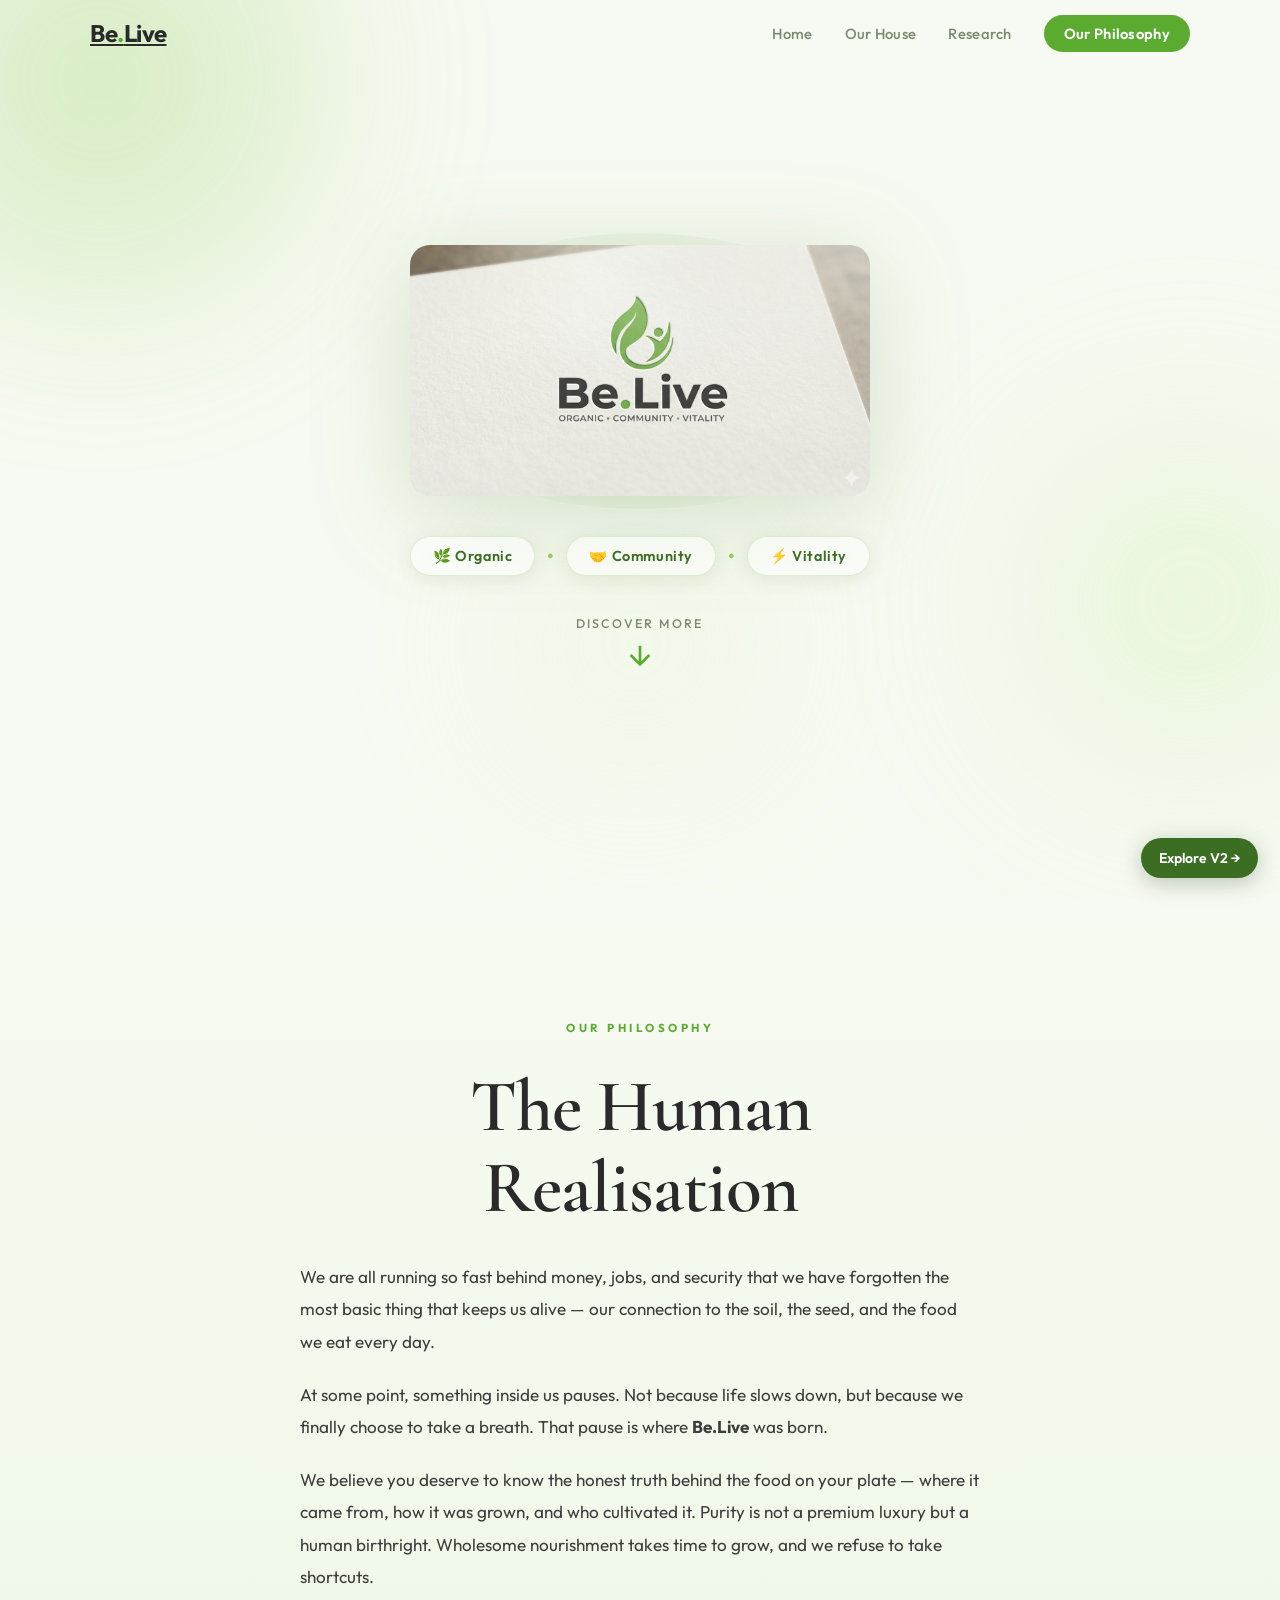
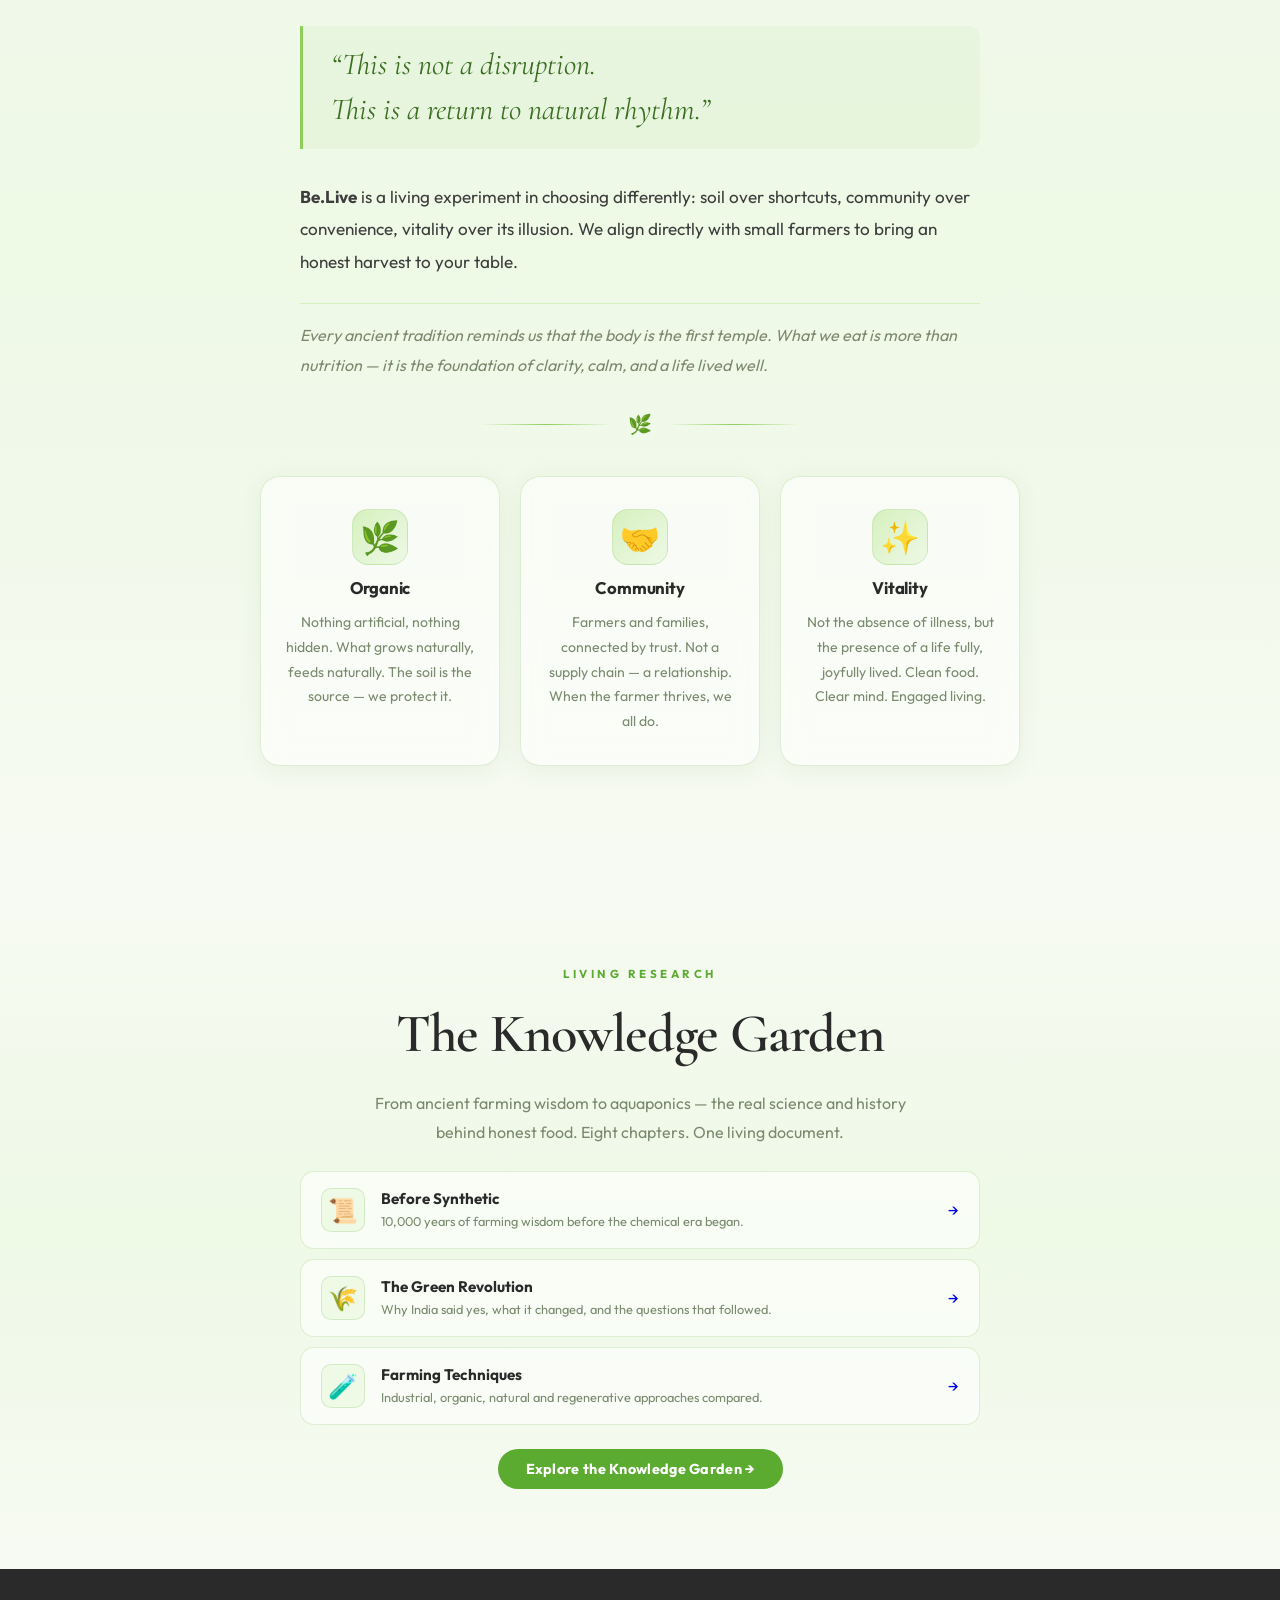
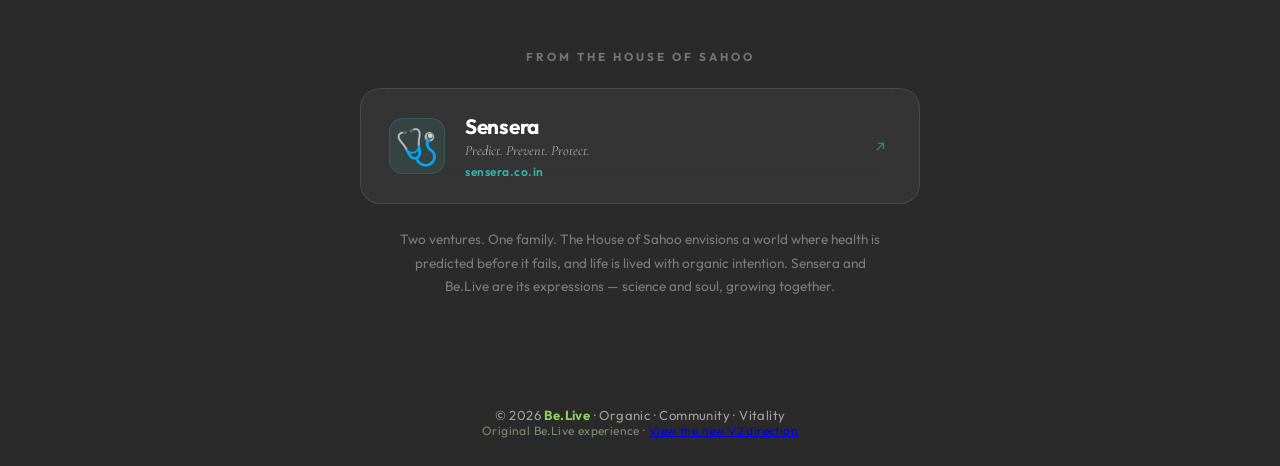
==== index-v1.html @ 4a5179e0 "Make V2 the default homepage and preserve V1 experience" ====
<!DOCTYPE html>
<html lang="en">
<head>
  <meta charset="UTF-8" />
  <meta name="viewport" content="width=device-width, initial-scale=1.0" />
  <title>Be.Live — Organic · Community · Vitality</title>
  <meta name="description" content="Be.Live brings together organic living, community, and vitality for a healthier, more connected life." />
  <link rel="preconnect" href="https://fonts.googleapis.com" />
  <link rel="preconnect" href="https://fonts.gstatic.com" crossorigin />
  <link href="https://fonts.googleapis.com/css2?family=Outfit:wght@300;400;500;600;700&family=Cormorant+Garamond:ital,wght@0,400;0,600;1,400&display=swap" rel="stylesheet" />
  <link rel="stylesheet" href="style.css" />
  <style>
    .version-link{position:fixed;right:22px;bottom:22px;z-index:1000;padding:11px 18px;border-radius:50px;background:#3b6e22;color:#fff;text-decoration:none;font:600 .88rem 'Outfit',sans-serif;box-shadow:0 5px 22px #20341d44}.version-link:hover{background:#5aab2f;transform:translateY(-2px)}
    .knowledge{position:relative;z-index:1;padding:80px 24px;background:linear-gradient(180deg,#f7faf2,#eef9e6 50%,#f7faf2)}.knowledge-inner{max-width:720px;margin:auto;display:flex;flex-direction:column;align-items:center;gap:24px;text-align:center}.knowledge-sub{font-size:1rem;color:#7a8a6e;max-width:560px;line-height:1.8}.knowledge-featured{display:flex;flex-direction:column;gap:10px;width:100%}.kf-card{display:flex;align-items:center;gap:16px;background:#ffffff99;border:1px solid #5aab2f2e;border-radius:14px;padding:16px 20px;text-decoration:none}.kf-card:hover{transform:translateX(5px);box-shadow:0 6px 28px #3a6e2221}.kf-icon{font-size:1.5rem;width:44px;height:44px;display:grid;place-items:center;background:#eef9e6;border-radius:10px}.kf-body{flex:1;text-align:left}.kf-body strong{display:block;color:#2a2a2a}.kf-body p{font-size:.8rem;color:#7a8a6e;margin:2px 0 0}.k-cta{display:inline-block;padding:11px 28px;border-radius:50px;background:#5aab2f;color:#fff;text-decoration:none;font-weight:700}.version-note{font-size:.75rem;color:#7a8a6e}
  </style>
</head>
<body>
  <div class="bg-orb orb-1"></div><div class="bg-orb orb-2"></div><div class="bg-orb orb-3"></div><div class="particles" id="particles"></div>
  <nav class="navbar" id="navbar"><div class="nav-inner"><a href="#hero" class="nav-brand">Be<span class="dot">.</span>Live</a><ul class="nav-links"><li><a href="#hero">Home</a></li><li><a href="#supporters">Our House</a></li><li><a href="research.html">Research</a></li><li><a href="#philosophy" class="nav-cta">Our Philosophy</a></li></ul></div></nav>
  <section class="hero" id="hero"><div class="hero-content"><div class="logo-wrapper visible" id="logo-wrapper"><div class="logo-glow-ring"></div><img src="logo.jpg" alt="Be.Live logo — Organic, Community, Vitality" class="logo-img" id="main-logo" /></div><div class="tagline-pills visible" id="tagline-pills"><span class="pill">🌿 Organic</span><span class="pill-dot">•</span><span class="pill">🤝 Community</span><span class="pill-dot">•</span><span class="pill">⚡ Vitality</span></div><div class="scroll-cue" id="scroll-cue"><span>Discover more</span><div class="scroll-arrow"><svg viewBox="0 0 24 24" fill="none" stroke="currentColor" stroke-width="2"><path d="M12 5v14M5 12l7 7 7-7" /></svg></div></div></div></section>
  <section class="philosophy" id="philosophy"><div class="philosophy-inner"><p class="philosophy-label">Our Philosophy</p><h2 class="philosophy-heading">The Human<br />Realisation</h2><div class="philosophy-body"><p>We are all running so fast behind money, jobs, and security that we have forgotten the most basic thing that keeps us alive — our connection to the soil, the seed, and the food we eat every day.</p><p>At some point, something inside us pauses. Not because life slows down, but because we finally choose to take a breath. That pause is where <strong>Be.Live</strong> was born.</p><p>We believe you deserve to know the honest truth behind the food on your plate — where it came from, how it was grown, and who cultivated it. Purity is not a premium luxury but a human birthright. Wholesome nourishment takes time to grow, and we refuse to take shortcuts.</p><blockquote class="philosophy-quote">“This is not a disruption.<br />This is a return to natural rhythm.”</blockquote><p><strong>Be.Live</strong> is a living experiment in choosing differently: soil over shortcuts, community over convenience, vitality over its illusion. We align directly with small farmers to bring an honest harvest to your table.</p><p class="philosophy-vedanta">Every ancient tradition reminds us that the body is the first temple. What we eat is more than nutrition — it is the foundation of clarity, calm, and a life lived well.</p></div><div class="philosophy-divider"><span></span><span class="leaf-icon">🌿</span><span></span></div><div class="pillars"><div class="pillar"><span class="pillar-icon">🌿</span><h3 class="pillar-title">Organic</h3><p class="pillar-desc">Nothing artificial, nothing hidden. What grows naturally, feeds naturally. The soil is the source — we protect it.</p></div><div class="pillar"><span class="pillar-icon">🤝</span><h3 class="pillar-title">Community</h3><p class="pillar-desc">Farmers and families, connected by trust. Not a supply chain — a relationship. When the farmer thrives, we all do.</p></div><div class="pillar"><span class="pillar-icon">✨</span><h3 class="pillar-title">Vitality</h3><p class="pillar-desc">Not the absence of illness, but the presence of a life fully, joyfully lived. Clean food. Clear mind. Engaged living.</p></div></div></div></section>
  <section class="knowledge" id="knowledge"><div class="knowledge-inner"><p class="philosophy-label">Living Research</p><h2 class="philosophy-heading" style="font-size:clamp(2rem,5vw,3.4rem)">The Knowledge Garden</h2><p class="knowledge-sub">From ancient farming wisdom to aquaponics — the real science and history behind honest food. Eight chapters. One living document.</p><div class="knowledge-featured"><a href="research.html#ancient" class="kf-card"><span class="kf-icon">📜</span><div class="kf-body"><strong>Before Synthetic</strong><p>10,000 years of farming wisdom before the chemical era began.</p></div><span>→</span></a><a href="research.html#green-rev" class="kf-card"><span class="kf-icon">🌾</span><div class="kf-body"><strong>The Green Revolution</strong><p>Why India said yes, what it changed, and the questions that followed.</p></div><span>→</span></a><a href="research.html#techniques" class="kf-card"><span class="kf-icon">🧪</span><div class="kf-body"><strong>Farming Techniques</strong><p>Industrial, organic, natural and regenerative approaches compared.</p></div><span>→</span></a></div><a href="research.html" class="k-cta">Explore the Knowledge Garden →</a></div></section>
  <section class="supporters" id="supporters"><div class="supporters-inner"><p class="supporters-label">From the House of Sahoo</p><a href="https://sensera.co.in" target="_blank" rel="noopener noreferrer" class="supporter-card"><div class="supporter-icon">🩺</div><div class="supporter-info"><span class="supporter-name">Sensera</span><span class="supporter-tagline">Predict. Prevent. Protect.</span><span class="supporter-domain">sensera.co.in</span></div><div class="supporter-arrow">↗</div></a><p class="supporters-note">Two ventures. One family. The House of Sahoo envisions a world where health is predicted before it fails, and life is lived with organic intention. Sensera and Be.Live are its expressions — science and soul, growing together.</p></div></section>
  <footer class="footer"><p>© 2026 <strong>Be.Live</strong> · Organic · Community · Vitality</p><p class="version-note">Original Be.Live experience · <a href="index.html">View the new V2 direction</a></p></footer>
  <a class="version-link" href="index.html" aria-label="Switch to the new Be.Live V2 experience">Explore V2 →</a>
  <script src="script.js"></script>
</body>
</html>
---- style.css ----
/*
  Be.Live — Landing Page Styles
  Version : v1.0.0
  Date    : 2026-10-15
  Author  : House of Sahoo
  -----------------------------------------------
  v1.0.0 | 2026-10-15 | Initial release
  v1.1.0 | 2026-10-16 | Philosophy section live
           - philosophy-label, body, quote, vedanta styles
           - Three pillar cards
*/

/* ---------- CSS Variables ---------- */
:root {
  --green-dark: #3b6e22;
  --green-mid: #5aab2f;
  --green-light: #8ecf5a;
  --green-pale: #d6f0be;
  --green-mist: #eef9e6;
  --charcoal: #2a2a2a;
  --text-body: #3d3d3d;
  --text-muted: #7a8a6e;
  --white: #ffffff;
  --cream: #f7faf2;
  --glass-bg: rgba(255, 255, 255, 0.55);
  --glass-border: rgba(90, 171, 47, 0.18);
  --shadow-green: 0 8px 48px rgba(58, 110, 34, 0.14);
  --font-body: 'Outfit', sans-serif;
  --font-serif: 'Cormorant Garamond', serif;
  --transition: 0.4s cubic-bezier(0.23, 1, 0.32, 1);
}

/* ---------- Reset ---------- */
*,
*::before,
*::after {
  box-sizing: border-box;
  margin: 0;
  padding: 0;
}

html {
  scroll-behavior: smooth;
}

body {
  font-family: var(--font-body);
  background: var(--cream);
  color: var(--text-body);
  overflow-x: hidden;
  min-height: 100vh;
}

/* ---------- Ambient Background Orbs ---------- */
.bg-orb {
  position: fixed;
  border-radius: 50%;
  filter: blur(80px);
  opacity: 0.35;
  pointer-events: none;
  z-index: 0;
  animation: orbDrift 18s ease-in-out infinite alternate;
}

.orb-1 {
  width: 520px;
  height: 520px;
  background: radial-gradient(circle, #8ecf5a, #5aab2f00);
  top: -180px;
  left: -160px;
  animation-duration: 20s;
}

.orb-2 {
  width: 420px;
  height: 420px;
  background: radial-gradient(circle, #c8edaa, #5aab2f00);
  bottom: 10%;
  right: -120px;
  animation-duration: 16s;
  animation-delay: -6s;
}

.orb-3 {
  width: 300px;
  height: 300px;
  background: radial-gradient(circle, #e0f4cc, #5aab2f00);
  top: 55%;
  left: 38%;
  animation-duration: 24s;
  animation-delay: -10s;
}

@keyframes orbDrift {
  from {
    transform: translate(0, 0) scale(1);
  }

  to {
    transform: translate(40px, 30px) scale(1.08);
  }
}

/* ---------- Leaf Particles ---------- */
.particles {
  position: fixed;
  inset: 0;
  pointer-events: none;
  z-index: 0;
  overflow: hidden;
}

.leaf-particle {
  position: absolute;
  font-size: 1.1rem;
  opacity: 0;
  animation: leafFall linear infinite;
}

@keyframes leafFall {
  0% {
    transform: translateY(-40px) rotate(0deg);
    opacity: 0;
  }

  10% {
    opacity: 0.22;
  }

  90% {
    opacity: 0.14;
  }

  100% {
    transform: translateY(110vh) rotate(360deg);
    opacity: 0;
  }
}

/* ---------- Navbar ---------- */
.navbar {
  position: fixed;
  top: 0;
  left: 0;
  right: 0;
  z-index: 100;
  padding: 18px 32px;
  display: flex;
  align-items: center;
  justify-content: center;
  transition: background var(--transition), box-shadow var(--transition);
}

.navbar.scrolled {
  background: rgba(247, 250, 242, 0.85);
  backdrop-filter: blur(16px);
  -webkit-backdrop-filter: blur(16px);
  box-shadow: 0 2px 24px rgba(58, 110, 34, 0.09);
}

.nav-inner {
  width: 100%;
  max-width: 1100px;
  display: flex;
  align-items: center;
  justify-content: space-between;
}

.nav-brand {
  font-family: var(--font-body);
  font-size: 1.5rem;
  font-weight: 700;
  color: var(--charcoal);
  letter-spacing: -0.5px;
}

.nav-brand .dot {
  color: var(--green-mid);
}

.nav-links {
  list-style: none;
  display: flex;
  gap: 32px;
  align-items: center;
}

.nav-links a {
  text-decoration: none;
  font-size: 0.92rem;
  font-weight: 500;
  color: var(--text-muted);
  transition: color var(--transition);
  letter-spacing: 0.3px;
}

.nav-links a:hover {
  color: var(--green-dark);
}

.nav-links a.nav-cta {
  background: var(--green-mid);
  color: var(--white);
  padding: 9px 20px;
  border-radius: 50px;
  font-weight: 600;
  transition: background var(--transition), transform var(--transition), box-shadow var(--transition);
}

.nav-links a.nav-cta:hover {
  background: var(--green-dark);
  transform: translateY(-1px);
  box-shadow: 0 6px 20px rgba(58, 110, 34, 0.28);
}

/* ---------- Hero ---------- */
.hero {
  position: relative;
  z-index: 1;
  min-height: 100vh;
  display: flex;
  align-items: center;
  justify-content: center;
  padding: 100px 24px 80px;
}

.hero-content {
  display: flex;
  flex-direction: column;
  align-items: center;
  gap: 40px;
  text-align: center;
}

/* Logo wrapper */
.logo-wrapper {
  position: relative;
  display: inline-flex;
  align-items: center;
  justify-content: center;
  opacity: 0;
  transform: translateY(30px) scale(0.94);
  transition: opacity 0.9s var(--transition), transform 0.9s var(--transition);
}

.logo-wrapper.visible {
  opacity: 1;
  transform: translateY(0) scale(1);
}

/* Glow ring */
.logo-glow-ring {
  position: absolute;
  width: 110%;
  height: 110%;
  border-radius: 50%;
  background: radial-gradient(circle, rgba(90, 171, 47, 0.18) 0%, rgba(90, 171, 47, 0) 72%);
  animation: glowPulse 3.5s ease-in-out infinite;
  pointer-events: none;
}

@keyframes glowPulse {

  0%,
  100% {
    transform: scale(0.98);
    opacity: 0.7;
  }

  50% {
    transform: scale(1.08);
    opacity: 1;
  }
}

/* Logo image */
.logo-img {
  width: min(460px, 82vw);
  border-radius: 20px;
  position: relative;
  z-index: 2;
  filter: drop-shadow(0 16px 48px rgba(58, 110, 34, 0.18));
  transition: transform 0.5s var(--transition), filter 0.5s var(--transition);
}

.logo-img:hover {
  transform: scale(1.025) translateY(-4px);
  filter: drop-shadow(0 24px 64px rgba(58, 110, 34, 0.3));
}

/* Tagline pills */
.tagline-pills {
  display: flex;
  align-items: center;
  gap: 12px;
  flex-wrap: wrap;
  justify-content: center;
  opacity: 0;
  transform: translateY(20px);
  transition: opacity 0.8s var(--transition) 0.4s, transform 0.8s var(--transition) 0.4s;
}

.tagline-pills.visible {
  opacity: 1;
  transform: translateY(0);
}

.pill {
  background: var(--glass-bg);
  border: 1px solid var(--glass-border);
  backdrop-filter: blur(12px);
  -webkit-backdrop-filter: blur(12px);
  padding: 10px 22px;
  border-radius: 50px;
  font-size: 0.9rem;
  font-weight: 600;
  color: var(--green-dark);
  letter-spacing: 0.6px;
  box-shadow: 0 4px 18px rgba(58, 110, 34, 0.1);
  transition: transform var(--transition), box-shadow var(--transition);
}

.pill:hover {
  transform: translateY(-2px);
  box-shadow: 0 8px 28px rgba(58, 110, 34, 0.18);
}

.pill-dot {
  color: var(--green-light);
  font-size: 1.2rem;
  font-weight: 700;
}

/* Scroll cue */
.scroll-cue {
  display: flex;
  flex-direction: column;
  align-items: center;
  gap: 8px;
  opacity: 0;
  animation: fadeInUp 0.8s ease 1.2s forwards;
  cursor: pointer;
}

.scroll-cue span {
  font-size: 0.78rem;
  font-weight: 500;
  letter-spacing: 2px;
  text-transform: uppercase;
  color: var(--text-muted);
}

.scroll-arrow {
  width: 32px;
  color: var(--green-mid);
  animation: bounce 2s ease-in-out infinite;
}

@keyframes bounce {

  0%,
  100% {
    transform: translateY(0);
  }

  50% {
    transform: translateY(6px);
  }
}

@keyframes fadeInUp {
  from {
    opacity: 0;
    transform: translateY(16px);
  }

  to {
    opacity: 1;
    transform: translateY(0);
  }
}

/* ---------- Philosophy Section ---------- */
.philosophy {
  position: relative;
  z-index: 1;
  display: flex;
  align-items: center;
  justify-content: center;
  padding: 120px 24px;
  background: linear-gradient(180deg, var(--cream) 0%, var(--green-mist) 60%, var(--cream) 100%);
}

.philosophy-inner {
  max-width: 760px;
  width: 100%;
  text-align: center;
  display: flex;
  flex-direction: column;
  align-items: center;
  gap: 32px;
}

/* Label above heading */
.philosophy-label {
  font-size: 0.72rem;
  font-weight: 700;
  letter-spacing: 3.5px;
  text-transform: uppercase;
  color: var(--green-mid);
}

/* Main heading */
.philosophy-heading {
  font-family: var(--font-serif);
  font-size: clamp(2.8rem, 6vw, 4.6rem);
  font-weight: 600;
  color: var(--charcoal);
  line-height: 1.1;
  letter-spacing: -1px;
}

/* Body text block */
.philosophy-body {
  display: flex;
  flex-direction: column;
  gap: 20px;
  text-align: left;
  max-width: 680px;
}

.philosophy-body p {
  font-size: 1.07rem;
  line-height: 1.9;
  color: var(--text-body);
  font-weight: 400;
}

/* Pull quote */
.philosophy-quote {
  font-family: var(--font-serif);
  font-size: clamp(1.4rem, 3vw, 1.9rem);
  font-style: italic;
  font-weight: 400;
  color: var(--green-dark);
  border-left: 3px solid var(--green-light);
  padding: 16px 28px;
  margin: 12px 0;
  line-height: 1.5;
  background: rgba(90, 171, 47, 0.05);
  border-radius: 0 12px 12px 0;
  text-align: left;
}

/* Vedanta / closing paragraph — slightly muted */
.philosophy-vedanta {
  font-size: 1rem !important;
  color: var(--text-muted) !important;
  font-style: italic;
  border-top: 1px solid var(--green-pale);
  padding-top: 16px;
  margin-top: 4px;
}

/* Divider */
.philosophy-divider {
  display: flex;
  align-items: center;
  gap: 16px;
  width: 100%;
  max-width: 320px;
}

.philosophy-divider span:not(.leaf-icon) {
  flex: 1;
  height: 1px;
  background: linear-gradient(90deg, transparent, var(--green-light), transparent);
}

.philosophy-divider .leaf-icon {
  font-size: 1.2rem;
}

/* Three Pillar Cards */
.pillars {
  display: grid;
  grid-template-columns: repeat(3, 1fr);
  gap: 20px;
  width: 100%;
  margin-top: 8px;
}

.pillar {
  background: var(--glass-bg);
  border: 1px solid var(--glass-border);
  backdrop-filter: blur(12px);
  -webkit-backdrop-filter: blur(12px);
  border-radius: 20px;
  padding: 32px 24px;
  display: flex;
  flex-direction: column;
  align-items: center;
  gap: 12px;
  text-align: center;
  box-shadow: 0 4px 24px rgba(58, 110, 34, 0.07);
  transition: transform var(--transition), box-shadow var(--transition);
}

.pillar:hover {
  transform: translateY(-5px);
  box-shadow: 0 12px 36px rgba(58, 110, 34, 0.14);
}

.pillar-icon {
  font-size: 2rem;
  width: 56px;
  height: 56px;
  display: flex;
  align-items: center;
  justify-content: center;
  background: linear-gradient(135deg, var(--green-pale), var(--green-mist));
  border-radius: 16px;
  border: 1px solid var(--glass-border);
}

.pillar-title {
  font-family: var(--font-body);
  font-size: 1.05rem;
  font-weight: 700;
  color: var(--charcoal);
  letter-spacing: -0.2px;
}

.pillar-desc {
  font-size: 0.88rem;
  line-height: 1.75;
  color: var(--text-muted);
  font-weight: 400;
}

@media (max-width: 680px) {
  .pillars {
    grid-template-columns: 1fr;
  }

  .philosophy-quote {
    font-size: 1.3rem;
  }
}

/* ---------- Supporters Section ---------- */
.supporters {
  position: relative;
  z-index: 1;
  padding: 80px 24px;
  background: var(--charcoal);
  display: flex;
  align-items: center;
  justify-content: center;
}

.supporters-inner {
  max-width: 560px;
  width: 100%;
  display: flex;
  flex-direction: column;
  align-items: center;
  gap: 24px;
  text-align: center;
}

.supporters-label {
  font-size: 0.72rem;
  font-weight: 700;
  letter-spacing: 3px;
  text-transform: uppercase;
  color: rgba(255, 255, 255, 0.35);
}

/* Supporter card */
.supporter-card {
  display: flex;
  align-items: center;
  gap: 20px;
  width: 100%;
  background: rgba(255, 255, 255, 0.05);
  border: 1px solid rgba(255, 255, 255, 0.1);
  backdrop-filter: blur(16px);
  -webkit-backdrop-filter: blur(16px);
  border-radius: 20px;
  padding: 24px 28px;
  text-decoration: none;
  cursor: pointer;
  transition: background var(--transition), border-color var(--transition),
    transform var(--transition), box-shadow var(--transition);
}

.supporter-card:hover {
  background: rgba(255, 255, 255, 0.09);
  border-color: rgba(56, 178, 172, 0.4);
  transform: translateY(-3px);
  box-shadow: 0 16px 48px rgba(56, 178, 172, 0.18);
}

.supporter-icon {
  font-size: 2.2rem;
  flex-shrink: 0;
  width: 56px;
  height: 56px;
  display: flex;
  align-items: center;
  justify-content: center;
  background: rgba(56, 178, 172, 0.12);
  border-radius: 14px;
  border: 1px solid rgba(56, 178, 172, 0.2);
}

.supporter-info {
  flex: 1;
  display: flex;
  flex-direction: column;
  align-items: flex-start;
  gap: 3px;
  text-align: left;
}

.supporter-name {
  font-size: 1.3rem;
  font-weight: 700;
  color: #ffffff;
  letter-spacing: -0.3px;
}

.supporter-tagline {
  font-size: 0.88rem;
  color: rgba(255, 255, 255, 0.6);
  font-style: italic;
  font-family: var(--font-serif);
  font-weight: 400;
}

.supporter-domain {
  font-size: 0.75rem;
  color: #38b2ac;
  font-weight: 600;
  letter-spacing: 0.5px;
  margin-top: 2px;
}

.supporter-arrow {
  width: 22px;
  color: rgba(56, 178, 172, 0.6);
  flex-shrink: 0;
  transition: transform var(--transition), color var(--transition);
}

.supporter-card:hover .supporter-arrow {
  transform: translate(3px, -3px);
  color: #38b2ac;
}

.supporters-note {
  font-size: 0.85rem;
  line-height: 1.75;
  color: rgba(255, 255, 255, 0.38);
  max-width: 480px;
}

/* ---------- Footer ---------- */
.footer {
  position: relative;
  z-index: 1;
  text-align: center;
  padding: 28px 24px;
  background: var(--charcoal);
  color: rgba(255, 255, 255, 0.55);
  font-size: 0.82rem;
  letter-spacing: 0.4px;
}

.footer strong {
  color: var(--green-light);
}

/* ---------- Knowledge Garden (Research Teaser) ---------- */
.knowledge {
  position: relative;
  z-index: 1;
  padding: 100px 24px;
  background: linear-gradient(180deg, var(--cream) 0%, var(--green-mist) 50%, var(--cream) 100%);
}

.knowledge-inner {
  max-width: 1000px;
  margin: 0 auto;
  display: flex;
  flex-direction: column;
  align-items: center;
  gap: 28px;
  text-align: center;
}

.knowledge-sub {
  font-size: 1rem;
  color: var(--text-muted);
  max-width: 560px;
  line-height: 1.8;
}

/* 3 Featured horizontal cards */
.knowledge-featured {
  display: flex;
  flex-direction: column;
  gap: 12px;
  width: 100%;
  max-width: 680px;
}

.kf-card {
  display: flex;
  align-items: center;
  gap: 20px;
  background: var(--glass-bg);
  border: 1px solid var(--glass-border);
  backdrop-filter: blur(12px);
  -webkit-backdrop-filter: blur(12px);
  border-radius: 16px;
  padding: 20px 22px;
  text-decoration: none;
  transition: transform var(--transition), box-shadow var(--transition), background var(--transition);
}

.kf-card:hover {
  transform: translateX(4px);
  box-shadow: 0 8px 32px rgba(58, 110, 34, 0.12);
  background: rgba(255, 255, 255, 0.78);
}

.kf-icon {
  font-size: 1.8rem;
  flex-shrink: 0;
  width: 48px;
  height: 48px;
  display: flex;
  align-items: center;
  justify-content: center;
  background: linear-gradient(135deg, var(--green-pale), var(--green-mist));
  border-radius: 12px;
  border: 1px solid var(--glass-border);
}

.kf-body {
  flex: 1;
  text-align: left;
}

.kf-body strong {
  display: block;
  font-size: 0.95rem;
  font-weight: 700;
  color: var(--charcoal);
  margin-bottom: 3px;
}

.kf-body p {
  font-size: 0.82rem;
  line-height: 1.6;
  color: var(--text-muted);
}

.kf-arrow {
  font-size: 1rem;
  color: var(--green-mid);
  flex-shrink: 0;
  transition: transform var(--transition);
  font-weight: 700;
}

.kf-card:hover .kf-arrow {
  transform: translateX(4px);
}

/* Compact pill strip */
.knowledge-also {
  display: flex;
  flex-direction: column;
  align-items: center;
  gap: 10px;
  margin-top: 4px;
}

.knowledge-also-label {
  font-size: 0.68rem;
  font-weight: 700;
  letter-spacing: 2.5px;
  text-transform: uppercase;
  color: var(--text-muted);
}

.k-pills {
  display: flex;
  flex-wrap: wrap;
  gap: 8px;
  justify-content: center;
}

.k-pill {
  display: inline-block;
  padding: 7px 16px;
  border-radius: 50px;
  border: 1px solid var(--green-pale);
  background: transparent;
  font-size: 0.78rem;
  font-weight: 600;
  color: var(--text-muted);
  text-decoration: none;
  transition: background var(--transition), border-color var(--transition), color var(--transition), transform var(--transition);
}

.k-pill:hover {
  background: var(--green-pale);
  border-color: var(--green-light);
  color: var(--green-dark);
  transform: translateY(-1px);
}

.k-cta {
  display: inline-block;
  padding: 12px 30px;
  border-radius: 50px;
  background: var(--green-mid);
  color: var(--white);
  font-weight: 700;
  font-size: 0.9rem;
  text-decoration: none;
  letter-spacing: 0.3px;
  transition: background var(--transition), transform var(--transition), box-shadow var(--transition);
}

.k-cta:hover {
  background: var(--green-dark);
  transform: translateY(-2px);
  box-shadow: 0 8px 24px rgba(58, 110, 34, 0.28);
}

@media (max-width: 720px) {
  .knowledge-cards {
    grid-template-columns: 1fr 1fr;
  }
}

@media (max-width: 460px) {
  .knowledge-cards {
    grid-template-columns: 1fr;
  }
}

/* ---------- Responsive ---------- */
@media (max-width: 600px) {
  .nav-links {
    gap: 16px;
  }

  .nav-links li:first-child {
    display: none;
  }

  .pill {
    font-size: 0.82rem;
    padding: 8px 16px;
  }
}
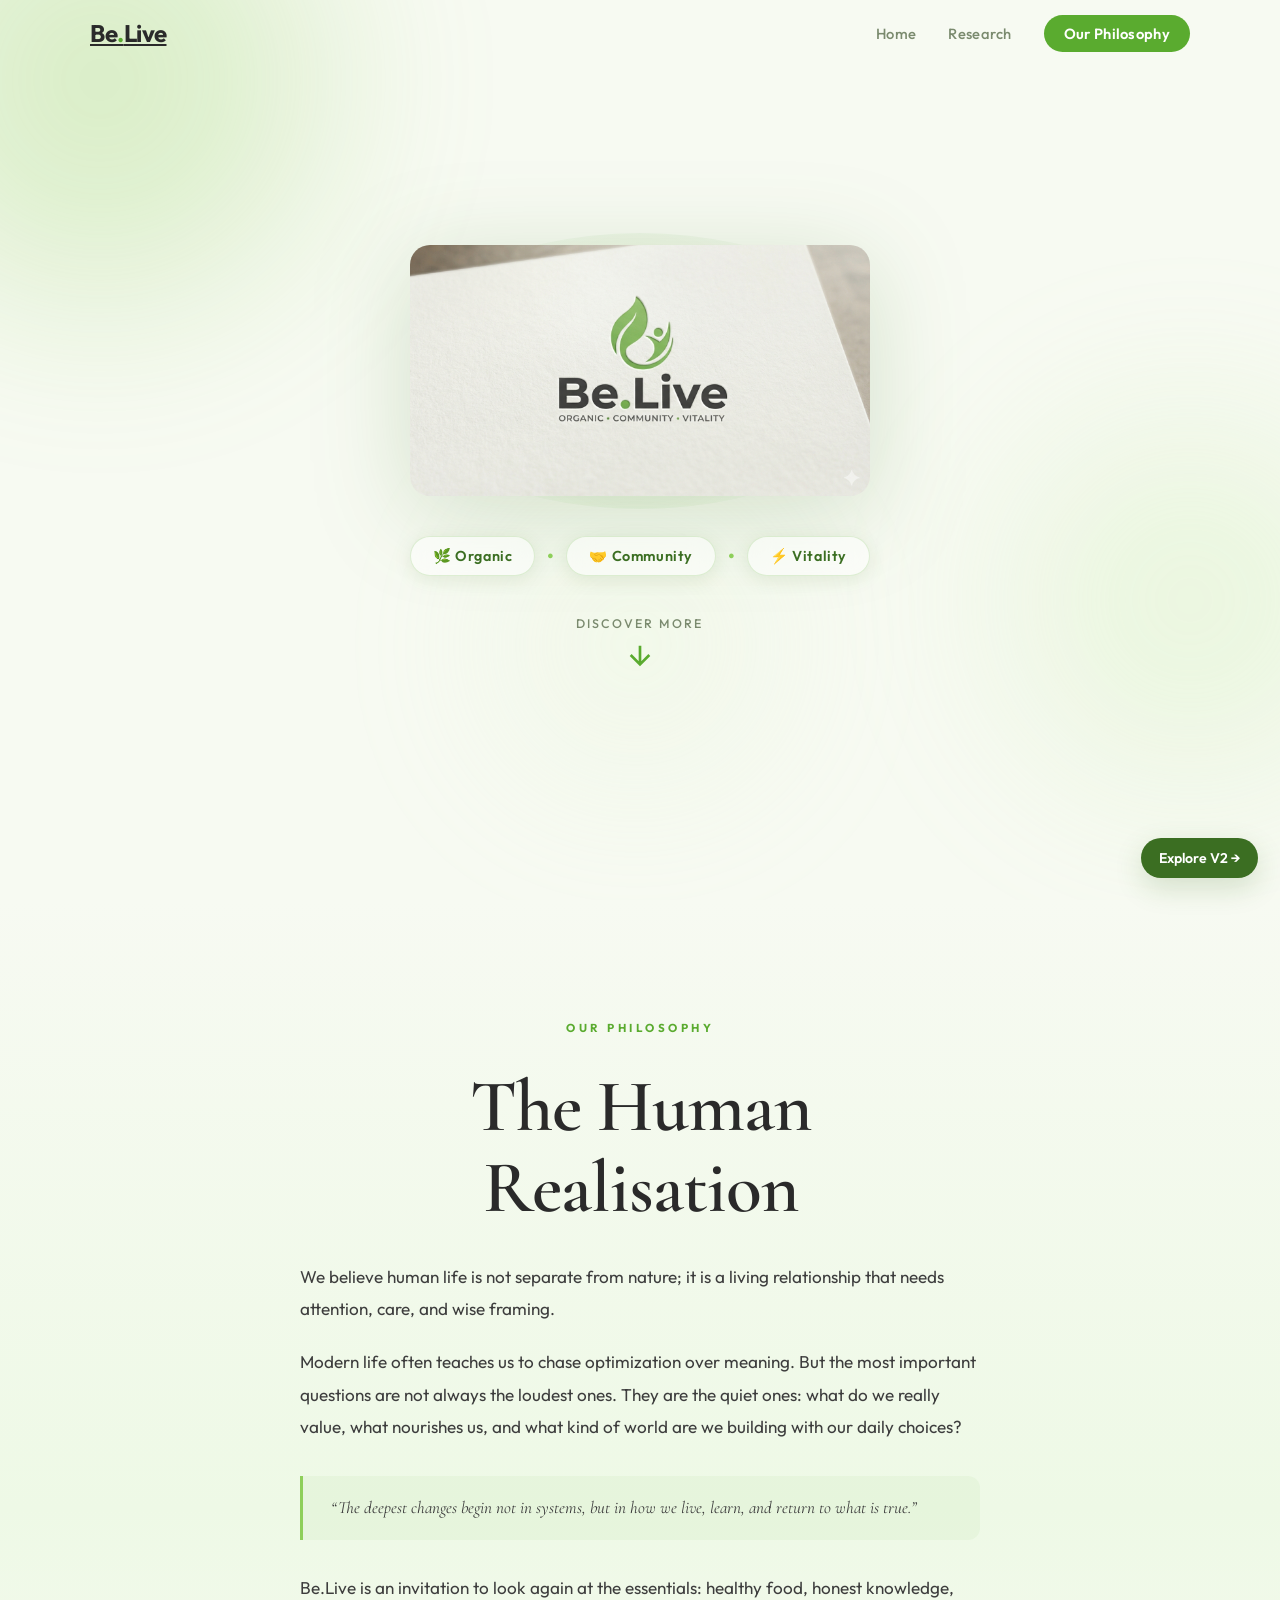
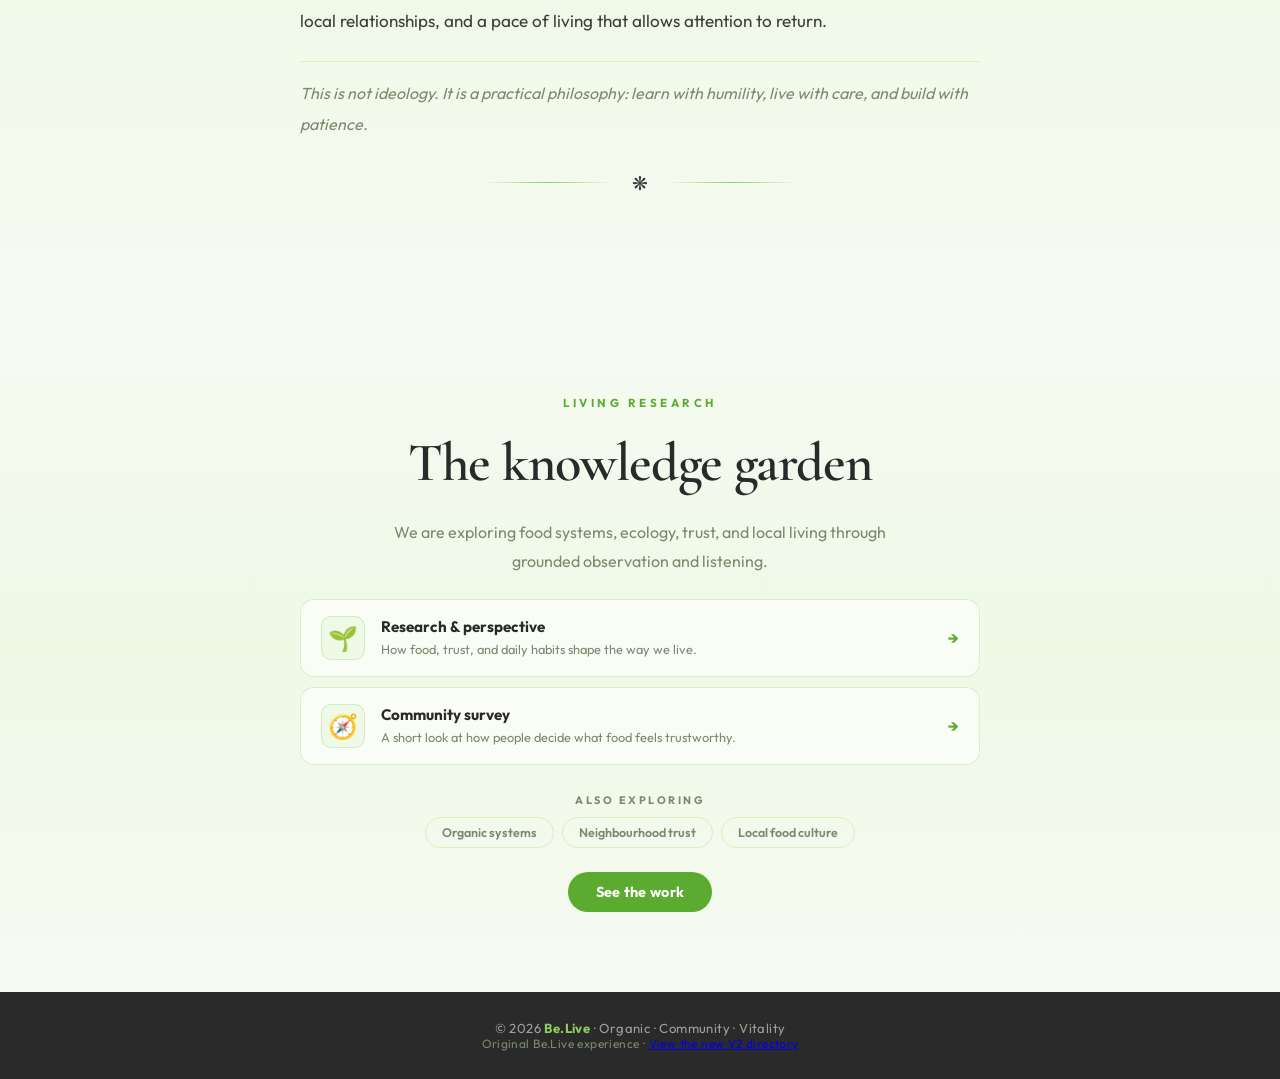
==== commit eea09446: "Temporarily hide the legacy 'Our House' navigation item and Sensera support section until the survey" ====
--- a/index-v1.html
+++ b/index-v1.html
@@ -10,19 +10,27 @@
   <link href="https://fonts.googleapis.com/css2?family=Outfit:wght@300;400;500;600;700&family=Cormorant+Garamond:ital,wght@0,400;0,600;1,400&display=swap" rel="stylesheet" />
   <link rel="stylesheet" href="style.css" />
   <style>
-    .version-link{position:fixed;right:22px;bottom:22px;z-index:1000;padding:11px 18px;border-radius:50px;background:#3b6e22;color:#fff;text-decoration:none;font:600 .88rem 'Outfit',sans-serif;box-shadow:0 5px 22px #20341d44}.version-link:hover{background:#5aab2f;transform:translateY(-2px)}
-    .knowledge{position:relative;z-index:1;padding:80px 24px;background:linear-gradient(180deg,#f7faf2,#eef9e6 50%,#f7faf2)}.knowledge-inner{max-width:720px;margin:auto;display:flex;flex-direction:column;align-items:center;gap:24px;text-align:center}.knowledge-sub{font-size:1rem;color:#7a8a6e;max-width:560px;line-height:1.8}.knowledge-featured{display:flex;flex-direction:column;gap:10px;width:100%}.kf-card{display:flex;align-items:center;gap:16px;background:#ffffff99;border:1px solid #5aab2f2e;border-radius:14px;padding:16px 20px;text-decoration:none}.kf-card:hover{transform:translateX(5px);box-shadow:0 6px 28px #3a6e2221}.kf-icon{font-size:1.5rem;width:44px;height:44px;display:grid;place-items:center;background:#eef9e6;border-radius:10px}.kf-body{flex:1;text-align:left}.kf-body strong{display:block;color:#2a2a2a}.kf-body p{font-size:.8rem;color:#7a8a6e;margin:2px 0 0}.k-cta{display:inline-block;padding:11px 28px;border-radius:50px;background:#5aab2f;color:#fff;text-decoration:none;font-weight:700}.version-note{font-size:.75rem;color:#7a8a6e}
+    .version-link{position:fixed;right:22px;bottom:22px;z-index:1000;padding:11px 18px;border-radius:50px;background:#3b6e22;color:#fff;text-decoration:none;font:600 .88rem 'Outfit',sans-serif;box-shadow:0 10px 28px rgba(59,110,34,.18);transition:transform .25s ease,box-shadow .25s ease}.version-link:hover{transform:translateY(-2px);box-shadow:0 14px 34px rgba(59,110,34,.24)}.knowledge{position:relative;z-index:1;padding:80px 24px;background:linear-gradient(180deg,#f7faf2,#eef9e6 50%,#f7faf2)}.knowledge-inner{max-width:720px;margin:auto;display:flex;flex-direction:column;align-items:center;gap:24px;text-align:center}.knowledge-sub{font-size:1rem;color:#7a8a6e;max-width:560px;line-height:1.8}.knowledge-featured{display:flex;flex-direction:column;gap:10px;width:100%}.kf-card{display:flex;align-items:center;gap:16px;background:#ffffff99;border:1px solid #5aab2f2e;border-radius:14px;padding:16px 20px;text-decoration:none}.kf-card:hover{transform:translateX(5px);box-shadow:0 6px 28px #3a6e2221}.kf-icon{font-size:1.5rem;width:44px;height:44px;display:grid;place-items:center;background:#eef9e6;border-radius:10px}.kf-body{flex:1;text-align:left}.kf-body strong{display:block;color:#2a2a2a}.kf-body p{font-size:.8rem;color:#7a8a6e;margin:2px 0 0}.k-cta{display:inline-block;padding:11px 28px;border-radius:50px;background:#5aab2f;color:#fff;text-decoration:none;font-weight:700}.version-note{font-size:.75rem;color:#7a8a6e}
   </style>
 </head>
 <body>
   <div class="bg-orb orb-1"></div><div class="bg-orb orb-2"></div><div class="bg-orb orb-3"></div><div class="particles" id="particles"></div>
   <nav class="navbar" id="navbar"><div class="nav-inner"><a href="#hero" class="nav-brand">Be<span class="dot">.</span>Live</a><ul class="nav-links"><li><a href="#hero">Home</a></li><li><a href="#supporters">Our House</a></li><li><a href="research.html">Research</a></li><li><a href="#philosophy" class="nav-cta">Our Philosophy</a></li></ul></div></nav>
   <section class="hero" id="hero"><div class="hero-content"><div class="logo-wrapper visible" id="logo-wrapper"><div class="logo-glow-ring"></div><img src="logo.jpg" alt="Be.Live logo — Organic, Community, Vitality" class="logo-img" id="main-logo" /></div><div class="tagline-pills visible" id="tagline-pills"><span class="pill">🌿 Organic</span><span class="pill-dot">•</span><span class="pill">🤝 Community</span><span class="pill-dot">•</span><span class="pill">⚡ Vitality</span></div><div class="scroll-cue" id="scroll-cue"><span>Discover more</span><div class="scroll-arrow"><svg viewBox="0 0 24 24" fill="none" stroke="currentColor" stroke-width="2"><path d="M12 5v14M5 12l7 7 7-7" /></svg></div></div></div></section>
-  <section class="philosophy" id="philosophy"><div class="philosophy-inner"><p class="philosophy-label">Our Philosophy</p><h2 class="philosophy-heading">The Human<br />Realisation</h2><div class="philosophy-body"><p>We are all running so fast behind money, jobs, and security that we have forgotten the most basic thing that keeps us alive — our connection to the soil, the seed, and the food we eat every day.</p><p>At some point, something inside us pauses. Not because life slows down, but because we finally choose to take a breath. That pause is where <strong>Be.Live</strong> was born.</p><p>We believe you deserve to know the honest truth behind the food on your plate — where it came from, how it was grown, and who cultivated it. Purity is not a premium luxury but a human birthright. Wholesome nourishment takes time to grow, and we refuse to take shortcuts.</p><blockquote class="philosophy-quote">“This is not a disruption.<br />This is a return to natural rhythm.”</blockquote><p><strong>Be.Live</strong> is a living experiment in choosing differently: soil over shortcuts, community over convenience, vitality over its illusion. We align directly with small farmers to bring an honest harvest to your table.</p><p class="philosophy-vedanta">Every ancient tradition reminds us that the body is the first temple. What we eat is more than nutrition — it is the foundation of clarity, calm, and a life lived well.</p></div><div class="philosophy-divider"><span></span><span class="leaf-icon">🌿</span><span></span></div><div class="pillars"><div class="pillar"><span class="pillar-icon">🌿</span><h3 class="pillar-title">Organic</h3><p class="pillar-desc">Nothing artificial, nothing hidden. What grows naturally, feeds naturally. The soil is the source — we protect it.</p></div><div class="pillar"><span class="pillar-icon">🤝</span><h3 class="pillar-title">Community</h3><p class="pillar-desc">Farmers and families, connected by trust. Not a supply chain — a relationship. When the farmer thrives, we all do.</p></div><div class="pillar"><span class="pillar-icon">✨</span><h3 class="pillar-title">Vitality</h3><p class="pillar-desc">Not the absence of illness, but the presence of a life fully, joyfully lived. Clean food. Clear mind. Engaged living.</p></div></div></div></section>
-  <section class="knowledge" id="knowledge"><div class="knowledge-inner"><p class="philosophy-label">Living Research</p><h2 class="philosophy-heading" style="font-size:clamp(2rem,5vw,3.4rem)">The Knowledge Garden</h2><p class="knowledge-sub">From ancient farming wisdom to aquaponics — the real science and history behind honest food. Eight chapters. One living document.</p><div class="knowledge-featured"><a href="research.html#ancient" class="kf-card"><span class="kf-icon">📜</span><div class="kf-body"><strong>Before Synthetic</strong><p>10,000 years of farming wisdom before the chemical era began.</p></div><span>→</span></a><a href="research.html#green-rev" class="kf-card"><span class="kf-icon">🌾</span><div class="kf-body"><strong>The Green Revolution</strong><p>Why India said yes, what it changed, and the questions that followed.</p></div><span>→</span></a><a href="research.html#techniques" class="kf-card"><span class="kf-icon">🧪</span><div class="kf-body"><strong>Farming Techniques</strong><p>Industrial, organic, natural and regenerative approaches compared.</p></div><span>→</span></a></div><a href="research.html" class="k-cta">Explore the Knowledge Garden →</a></div></section>
-  <section class="supporters" id="supporters"><div class="supporters-inner"><p class="supporters-label">From the House of Sahoo</p><a href="https://sensera.co.in" target="_blank" rel="noopener noreferrer" class="supporter-card"><div class="supporter-icon">🩺</div><div class="supporter-info"><span class="supporter-name">Sensera</span><span class="supporter-tagline">Predict. Prevent. Protect.</span><span class="supporter-domain">sensera.co.in</span></div><div class="supporter-arrow">↗</div></a><p class="supporters-note">Two ventures. One family. The House of Sahoo envisions a world where health is predicted before it fails, and life is lived with organic intention. Sensera and Be.Live are its expressions — science and soul, growing together.</p></div></section>
-  <footer class="footer"><p>© 2026 <strong>Be.Live</strong> · Organic · Community · Vitality</p><p class="version-note">Original Be.Live experience · <a href="index.html">View the new V2 direction</a></p></footer>
+  <section class="philosophy" id="philosophy"><div class="philosophy-inner"><p class="philosophy-label">Our Philosophy</p><h2 class="philosophy-heading">The Human<br />Realisation</h2><div class="philosophy-body"><p>We believe human life is not separate from nature; it is a living relationship that needs attention, care, and wise framing.</p><p>Modern life often teaches us to chase optimization over meaning. But the most important questions are not always the loudest ones. They are the quiet ones: what do we really value, what nourishes us, and what kind of world are we building with our daily choices?</p><p class="philosophy-quote">“The deepest changes begin not in systems, but in how we live, learn, and return to what is true.”</p><p>Be.Live is an invitation to look again at the essentials: healthy food, honest knowledge, local relationships, and a pace of living that allows attention to return.</p><p class="philosophy-vedanta">This is not ideology. It is a practical philosophy: learn with humility, live with care, and build with patience.</p></div><div class="philosophy-divider"><span></span><span class="leaf-icon">❋</span><span></span></div></div></section>
+  <section class="knowledge" id="knowledge"><div class="knowledge-inner"><p class="philosophy-label">Living Research</p><h2 class="philosophy-heading" style="font-size:clamp(2rem,5vw,3.4rem)">The knowledge garden</h2><p class="knowledge-sub">We are exploring food systems, ecology, trust, and local living through grounded observation and listening.</p><div class="knowledge-featured"><a href="research.html" class="kf-card"><span class="kf-icon">🌱</span><span class="kf-body"><strong>Research & perspective</strong><p>How food, trust, and daily habits shape the way we live.</p></span><span class="kf-arrow">→</span></a><a href="survey.html" class="kf-card"><span class="kf-icon">🧭</span><span class="kf-body"><strong>Community survey</strong><p>A short look at how people decide what food feels trustworthy.</p></span><span class="kf-arrow">→</span></a></div><div class="knowledge-also"><span class="knowledge-also-label">Also exploring</span><div class="k-pills"><a class="k-pill" href="research.html">Organic systems</a><a class="k-pill" href="research.html">Neighbourhood trust</a><a class="k-pill" href="research.html">Local food culture</a></div></div><a href="research.html" class="k-cta">See the work</a></div></section>
+  <section class="supporters" id="supporters"><div class="supporters-inner"><p class="supporters-label">From the House of Sahoo</p><a href="https://sensera.co.in" target="_blank" rel="noopener noreferrer" class="supporter-card"><span class="supporter-icon">✦</span><span class="supporter-info"><span class="supporter-name">Sensera</span><span class="supporter-tagline">Designing a more conscious future</span><span class="supporter-domain">sensera.co.in</span></span><svg class="supporter-arrow" viewBox="0 0 24 24" fill="none" stroke="currentColor" stroke-width="2"><path d="M5 12h14M13 5l7 7-7 7" /></svg></a><p class="supporters-note">A place for learning, experimenting, and building more resilient ways of living together.</p></div></section>
+  <footer class="footer"><p>© 2026 <strong>Be.Live</strong> · Organic · Community · Vitality</p><p class="version-note">Original Be.Live experience · <a href="index.html">View the new V2 directory</a></p></footer>
   <a class="version-link" href="index.html" aria-label="Switch to the new Be.Live V2 experience">Explore V2 →</a>
   <script src="script.js"></script>
+  <script>
+    (() => {
+      const supportersNavItem = document.querySelector('.nav-links a[href="#supporters"]')?.closest('li');
+      const supportersSection = document.getElementById('supporters');
+      [supportersNavItem, supportersSection].filter(Boolean).forEach((element) => {
+        element.style.display = 'none';
+      });
+    })();
+  </script>
 </body>
 </html>
